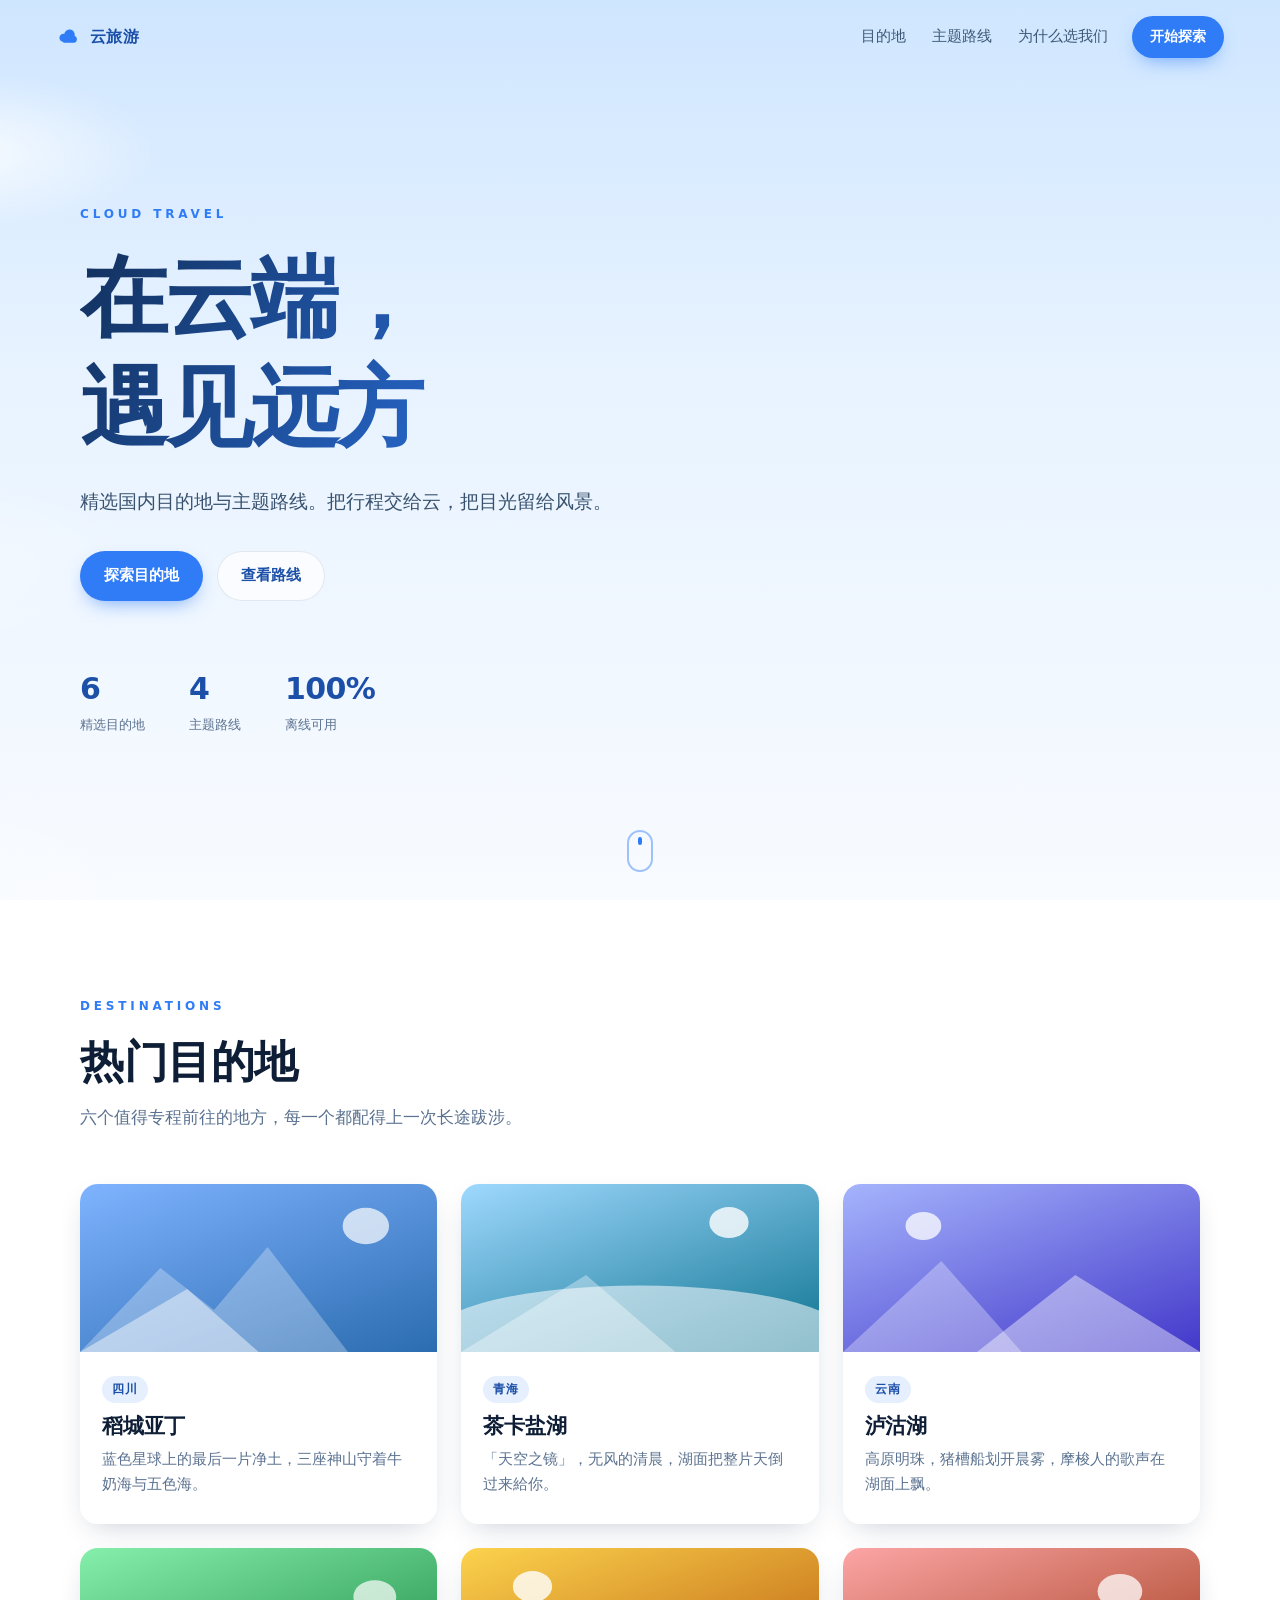
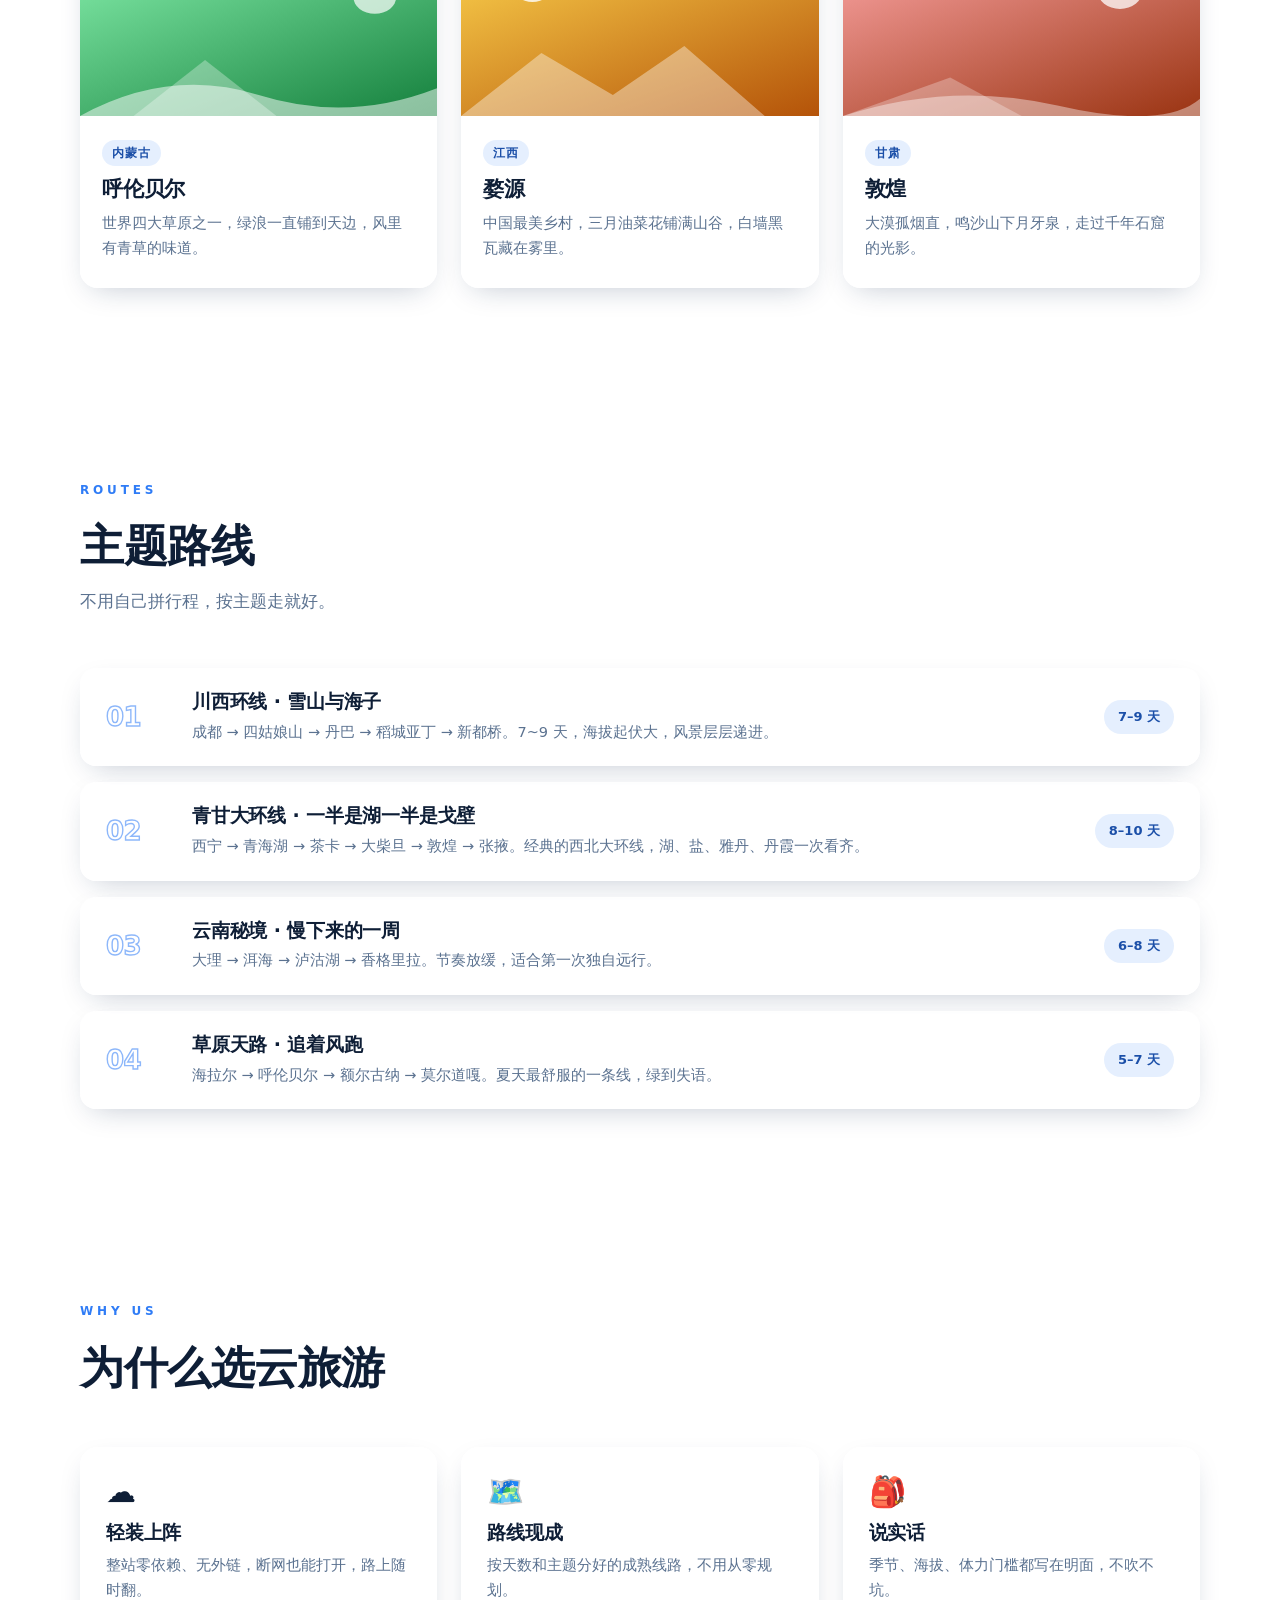
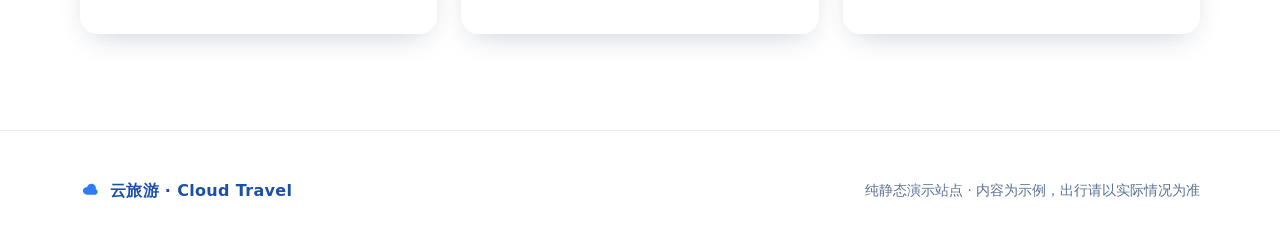
==== index.html @ aec3853f "feat: 云旅游 · 纯静态旅游网站 Hero 天空渐变 + 云层动效、6 个精选目的地、4 条主题路线、响应式。 零依赖，可直接部署 GitHub Pages。" ====
<!DOCTYPE html>
<html lang="zh-CN">
<head>
<meta charset="utf-8" />
<meta name="viewport" content="width=device-width, initial-scale=1" />
<title>云旅游 · 在云端遇见远方</title>
<meta name="description" content="云旅游 —— 精选国内目的地与主题路线，在云端遇见远方。" />
<link rel="icon" href="data:image/svg+xml,%3Csvg xmlns='http://www.w3.org/2000/svg' viewBox='0 0 32 32'%3E%3Cpath d='M9 22a5 5 0 1 1 1.2-9.9A6.5 6.5 0 0 1 23 14.5 4.5 4.5 0 0 1 22.5 23H9z' fill='%236cb6ff'/%3E%3C/svg%3E" />
<link rel="stylesheet" href="css/style.css" />
</head>
<body>

<!-- ===== 云层背景 ===== -->
<div class="sky" aria-hidden="true">
  <span class="cloud c1"></span>
  <span class="cloud c2"></span>
  <span class="cloud c3"></span>
  <span class="cloud c4"></span>
  <span class="cloud c5"></span>
</div>

<!-- ===== 导航 ===== -->
<header class="nav" id="nav">
  <a class="brand" href="#top">
    <svg viewBox="0 0 32 32" width="26" height="26" aria-hidden="true">
      <path d="M9 22a5 5 0 1 1 1.2-9.9A6.5 6.5 0 0 1 23 14.5 4.5 4.5 0 0 1 22.5 23H9z" fill="currentColor"/>
    </svg>
    <span>云旅游</span>
  </a>
  <nav class="links">
    <a href="#destinations">目的地</a>
    <a href="#routes">主题路线</a>
    <a href="#why">为什么选我们</a>
  </nav>
  <a class="btn btn-sm" href="#destinations">开始探索</a>
</header>

<!-- ===== Hero ===== -->
<section class="hero" id="top">
  <div class="hero-inner">
    <p class="eyebrow">CLOUD TRAVEL</p>
    <h1>在云端，<br />遇见远方</h1>
    <p class="lead">精选国内目的地与主题路线。把行程交给云，把目光留给风景。</p>
    <div class="hero-cta">
      <a class="btn" href="#destinations">探索目的地</a>
      <a class="btn btn-ghost" href="#routes">查看路线</a>
    </div>
    <div class="stats">
      <div><strong>6</strong><span>精选目的地</span></div>
      <div><strong>4</strong><span>主题路线</span></div>
      <div><strong>100%</strong><span>离线可用</span></div>
    </div>
  </div>
  <a class="scroll-hint" href="#destinations" aria-label="向下滚动">
    <span></span>
  </a>
</section>

<!-- ===== 目的地 ===== -->
<section class="section" id="destinations">
  <div class="wrap">
    <div class="sec-head reveal">
      <p class="eyebrow">DESTINATIONS</p>
      <h2>热门目的地</h2>
      <p class="sub">六个值得专程前往的地方，每一个都配得上一次长途跋涉。</p>
    </div>

    <div class="grid grid-3">
      <article class="card reveal" style="--a:#7fb3ff;--b:#2b6cb0">
        <div class="thumb"><svg viewBox="0 0 400 240" preserveAspectRatio="none" aria-hidden="true">
          <path d="M0 240 L90 120 L150 180 L210 90 L300 240Z" fill="rgba(255,255,255,.28)"/>
          <path d="M0 240 L120 150 L200 240Z" fill="rgba(255,255,255,.45)"/>
          <circle cx="320" cy="60" r="26" fill="rgba(255,255,255,.7)"/>
        </svg></div>
        <div class="card-body">
          <span class="tag">四川</span>
          <h3>稻城亚丁</h3>
          <p>蓝色星球上的最后一片净土，三座神山守着牛奶海与五色海。</p>
        </div>
      </article>

      <article class="card reveal" style="--a:#9fd8ff;--b:#0e7490">
        <div class="thumb"><svg viewBox="0 0 400 240" preserveAspectRatio="none" aria-hidden="true">
          <ellipse cx="200" cy="215" rx="230" ry="70" fill="rgba(255,255,255,.55)"/>
          <path d="M0 240 L140 130 L240 240Z" fill="rgba(255,255,255,.35)"/>
          <circle cx="300" cy="55" r="22" fill="rgba(255,255,255,.8)"/>
        </svg></div>
        <div class="card-body">
          <span class="tag">青海</span>
          <h3>茶卡盐湖</h3>
          <p>「天空之镜」，无风的清晨，湖面把整片天倒过来給你。</p>
        </div>
      </article>

      <article class="card reveal" style="--a:#a5b4fc;--b:#4338ca">
        <div class="thumb"><svg viewBox="0 0 400 240" preserveAspectRatio="none" aria-hidden="true">
          <path d="M0 240 L110 110 L200 240Z" fill="rgba(255,255,255,.3)"/>
          <path d="M150 240 L260 130 L400 240Z" fill="rgba(255,255,255,.42)"/>
          <circle cx="90" cy="60" r="20" fill="rgba(255,255,255,.75)"/>
        </svg></div>
        <div class="card-body">
          <span class="tag">云南</span>
          <h3>泸沽湖</h3>
          <p>高原明珠，猪槽船划开晨雾，摩梭人的歌声在湖面上飘。</p>
        </div>
      </article>

      <article class="card reveal" style="--a:#86efac;--b:#15803d">
        <div class="thumb"><svg viewBox="0 0 400 240" preserveAspectRatio="none" aria-hidden="true">
          <path d="M0 240 Q100 170 200 210 T400 200 L400 240Z" fill="rgba(255,255,255,.5)"/>
          <path d="M60 240 L140 160 L220 240Z" fill="rgba(255,255,255,.3)"/>
          <circle cx="330" cy="70" r="24" fill="rgba(255,255,255,.7)"/>
        </svg></div>
        <div class="card-body">
          <span class="tag">内蒙古</span>
          <h3>呼伦贝尔</h3>
          <p>世界四大草原之一，绿浪一直铺到天边，风里有青草的味道。</p>
        </div>
      </article>

      <article class="card reveal" style="--a:#fcd34d;--b:#b45309">
        <div class="thumb"><svg viewBox="0 0 400 240" preserveAspectRatio="none" aria-hidden="true">
          <path d="M0 240 L90 150 L170 210 L250 140 L340 240Z" fill="rgba(255,255,255,.38)"/>
          <circle cx="80" cy="55" r="22" fill="rgba(255,255,255,.8)"/>
        </svg></div>
        <div class="card-body">
          <span class="tag">江西</span>
          <h3>婺源</h3>
          <p>中国最美乡村，三月油菜花铺满山谷，白墙黑瓦藏在雾里。</p>
        </div>
      </article>

      <article class="card reveal" style="--a:#fca5a5;--b:#9a3412">
        <div class="thumb"><svg viewBox="0 0 400 240" preserveAspectRatio="none" aria-hidden="true">
          <path d="M0 240 Q120 190 240 225 T400 215 L400 240Z" fill="rgba(255,255,255,.4)"/>
          <path d="M0 240 L120 185 L200 240Z" fill="rgba(255,255,255,.28)"/>
          <circle cx="310" cy="62" r="25" fill="rgba(255,255,255,.75)"/>
        </svg></div>
        <div class="card-body">
          <span class="tag">甘肃</span>
          <h3>敦煌</h3>
          <p>大漠孤烟直，鸣沙山下月牙泉，走过千年石窟的光影。</p>
        </div>
      </article>
    </div>
  </div>
</section>

<!-- ===== 主题路线 ===== -->
<section class="section section-alt" id="routes">
  <div class="wrap">
    <div class="sec-head reveal">
      <p class="eyebrow">ROUTES</p>
      <h2>主题路线</h2>
      <p class="sub">不用自己拼行程，按主题走就好。</p>
    </div>

    <div class="routes">
      <article class="route reveal">
        <div class="route-idx">01</div>
        <div class="route-main">
          <h3>川西环线 · 雪山与海子</h3>
          <p>成都 → 四姑娘山 → 丹巴 → 稻城亚丁 → 新都桥。7~9 天，海拔起伏大，风景层层递进。</p>
        </div>
        <span class="route-meta">7–9 天</span>
      </article>

      <article class="route reveal">
        <div class="route-idx">02</div>
        <div class="route-main">
          <h3>青甘大环线 · 一半是湖一半是戈壁</h3>
          <p>西宁 → 青海湖 → 茶卡 → 大柴旦 → 敦煌 → 张掖。经典的西北大环线，湖、盐、雅丹、丹霞一次看齐。</p>
        </div>
        <span class="route-meta">8–10 天</span>
      </article>

      <article class="route reveal">
        <div class="route-idx">03</div>
        <div class="route-main">
          <h3>云南秘境 · 慢下来的一周</h3>
          <p>大理 → 洱海 → 泸沽湖 → 香格里拉。节奏放缓，适合第一次独自远行。</p>
        </div>
        <span class="route-meta">6–8 天</span>
      </article>

      <article class="route reveal">
        <div class="route-idx">04</div>
        <div class="route-main">
          <h3>草原天路 · 追着风跑</h3>
          <p>海拉尔 → 呼伦贝尔 → 额尔古纳 → 莫尔道嘎。夏天最舒服的一条线，绿到失语。</p>
        </div>
        <span class="route-meta">5–7 天</span>
      </article>
    </div>
  </div>
</section>

<!-- ===== 为什么 ===== -->
<section class="section" id="why">
  <div class="wrap">
    <div class="sec-head reveal">
      <p class="eyebrow">WHY US</p>
      <h2>为什么选云旅游</h2>
    </div>
    <div class="grid grid-3 features">
      <div class="feature reveal">
        <div class="ico">☁️</div>
        <h3>轻装上阵</h3>
        <p>整站零依赖、无外链，断网也能打开，路上随时翻。</p>
      </div>
      <div class="feature reveal">
        <div class="ico">🗺️</div>
        <h3>路线现成</h3>
        <p>按天数和主题分好的成熟线路，不用从零规划。</p>
      </div>
      <div class="feature reveal">
        <div class="ico">🎒</div>
        <h3>说实话</h3>
        <p>季节、海拔、体力门槛都写在明面，不吹不坑。</p>
      </div>
    </div>
  </div>
</section>

<footer class="footer">
  <div class="wrap footer-inner">
    <div class="brand">
      <svg viewBox="0 0 32 32" width="22" height="22" aria-hidden="true">
        <path d="M9 22a5 5 0 1 1 1.2-9.9A6.5 6.5 0 0 1 23 14.5 4.5 4.5 0 0 1 22.5 23H9z" fill="currentColor"/>
      </svg>
      <span>云旅游 · Cloud Travel</span>
    </div>
    <p class="muted">纯静态演示站点 · 内容为示例，出行请以实际情况为准</p>
  </div>
</footer>

<script src="js/main.js"></script>
</body>
</html>
---- css/style.css ----
/* ===== 云旅游 · Cloud Travel ===== */

:root {
  --ink: #0e1e36;
  --ink-2: #24405f;
  --muted: #5b7290;
  --blue: #2f7cf6;
  --blue-deep: #1b4fa8;
  --line: rgba(20, 50, 90, .10);
  --card: rgba(255, 255, 255, .78);
  --shadow: 0 10px 30px -12px rgba(15, 40, 80, .28);
  --radius: 18px;
  --wrap: 1120px;
}

* { box-sizing: border-box; }

html { scroll-behavior: smooth; }

body {
  margin: 0;
  color: var(--ink);
  font: 16px/1.7 -apple-system, "Segoe UI", "Microsoft YaHei", "PingFang SC", system-ui, sans-serif;
  background: linear-gradient(180deg, #cfe6ff 0%, #e8f3ff 42%, #f8fbff 100%);
  background-attachment: fixed;
  min-height: 100%;
  overflow-x: hidden;
  -webkit-font-smoothing: antialiased;
}

a { color: inherit; text-decoration: none; }
h1, h2, h3 { line-height: 1.25; margin: 0; letter-spacing: -.01em; }
p { margin: 0; }

.wrap { width: min(100% - 48px, var(--wrap)); margin-inline: auto; }

/* ===== 云层 ===== */
.sky { position: fixed; inset: 0; z-index: 0; pointer-events: none; overflow: hidden; }

.cloud {
  position: absolute;
  display: block;
  border-radius: 50%;
  background: radial-gradient(closest-side, rgba(255,255,255,.95), rgba(255,255,255,0));
  filter: blur(6px);
  opacity: .85;
  animation: drift linear infinite;
}
.c1 { width: 420px; height: 160px; top: 8%;  left: -20%; animation-duration: 88s; }
.c2 { width: 300px; height: 120px; top: 26%; left: -25%; animation-duration: 120s; animation-delay: -30s; opacity: .6; }
.c3 { width: 540px; height: 200px; top: 52%; left: -30%; animation-duration: 150s; animation-delay: -70s; opacity: .5; }
.c4 { width: 240px; height: 100px; top: 70%; left: -20%; animation-duration: 100s; animation-delay: -15s; opacity: .45; }
.c5 { width: 660px; height: 240px; top: 86%; left: -35%; animation-duration: 175s; animation-delay: -110s; opacity: .35; }

@keyframes drift {
  from { transform: translateX(0); }
  to   { transform: translateX(190vw); }
}

/* ===== 导航 ===== */
.nav {
  position: fixed; top: 0; left: 0; right: 0; z-index: 50;
  display: flex; align-items: center; gap: 24px;
  padding: 16px clamp(20px, 5vw, 56px);
  transition: background .3s, box-shadow .3s, backdrop-filter .3s;
}
.nav.scrolled {
  background: rgba(255,255,255,.82);
  backdrop-filter: blur(12px);
  box-shadow: 0 1px 0 var(--line), 0 8px 24px -18px rgba(15,40,80,.35);
}
.brand {
  display: inline-flex; align-items: center; gap: 8px;
  font-weight: 700; letter-spacing: .02em; color: var(--blue-deep);
}
.brand svg { color: var(--blue); }
.links { display: flex; gap: 26px; margin-left: auto; }
.links a { color: var(--ink-2); font-size: 15px; opacity: .85; transition: opacity .2s, color .2s; }
.links a:hover { opacity: 1; color: var(--blue); }

.btn {
  display: inline-flex; align-items: center; justify-content: center;
  padding: 12px 24px; border-radius: 999px;
  background: var(--blue); color: #fff; font-weight: 600; font-size: 15px;
  box-shadow: 0 8px 20px -8px rgba(47,124,246,.7);
  transition: transform .18s, box-shadow .18s, background .18s;
}
.btn:hover { transform: translateY(-2px); box-shadow: 0 14px 26px -10px rgba(47,124,246,.75); }
.btn-sm { padding: 9px 18px; font-size: 14px; }
.btn-ghost {
  background: rgba(255,255,255,.7); color: var(--blue-deep);
  box-shadow: inset 0 0 0 1px var(--line);
}
.btn-ghost:hover { background: #fff; }

/* ===== Hero ===== */
.hero {
  position: relative; z-index: 1;
  min-height: 100svh;
  display: flex; align-items: center;
  padding: 120px 0 80px;
}
.hero-inner { width: min(100% - 48px, var(--wrap)); margin-inline: auto; }
.eyebrow {
  font-size: 12px; letter-spacing: .32em; font-weight: 700;
  color: var(--blue); margin-bottom: 18px;
}
.hero h1 {
  font-size: clamp(40px, 7.4vw, 88px);
  font-weight: 800; letter-spacing: -.03em;
  background: linear-gradient(120deg, #12305c, #2f7cf6 55%, #6db2ff);
  -webkit-background-clip: text; background-clip: text; color: transparent;
}
.lead {
  margin-top: 22px; max-width: 46ch;
  font-size: clamp(16px, 2vw, 19px); color: var(--ink-2); opacity: .9;
}
.hero-cta { display: flex; gap: 14px; flex-wrap: wrap; margin-top: 34px; }

.stats { display: flex; gap: 44px; margin-top: 62px; flex-wrap: wrap; }
.stats div { display: flex; flex-direction: column; }
.stats strong { font-size: 30px; font-weight: 800; color: var(--blue-deep); letter-spacing: -.02em; }
.stats span { font-size: 13px; color: var(--muted); }

.scroll-hint {
  position: absolute; bottom: 28px; left: 50%; transform: translateX(-50%);
  width: 26px; height: 42px; border-radius: 14px;
  box-shadow: inset 0 0 0 2px rgba(47,124,246,.45);
  display: grid; place-items: start center; padding-top: 7px;
}
.scroll-hint span {
  width: 4px; height: 8px; border-radius: 2px; background: var(--blue);
  animation: wheel 1.6s ease-in-out infinite;
}
@keyframes wheel { 0%,100% { transform: translateY(0); opacity: 1; } 50% { transform: translateY(12px); opacity: .35; } }

/* ===== 区块 ===== */
.section { position: relative; z-index: 1; padding: 96px 0; }
.section-alt { background: rgba(255,255,255,.5); }

.sec-head { max-width: 620px; margin-bottom: 52px; }
.sec-head h2 { font-size: clamp(28px, 4vw, 44px); font-weight: 800; }
.sec-head .sub { margin-top: 14px; color: var(--muted); font-size: 17px; }

/* ===== 卡片 ===== */
.grid { display: grid; gap: 24px; }
.grid-3 { grid-template-columns: repeat(3, 1fr); }

.card {
  position: relative;
  background: var(--card);
  border-radius: var(--radius);
  overflow: hidden;
  box-shadow: var(--shadow);
  box-shadow: var(--shadow), inset 0 0 0 1px rgba(255,255,255,.6);
  transition: transform .26s cubic-bezier(.2,.7,.3,1), box-shadow .26s;
  backdrop-filter: blur(6px);
}
.card:hover { transform: translateY(-6px); box-shadow: 0 26px 44px -20px rgba(15,40,80,.42); }

.thumb {
  height: 168px;
  background: linear-gradient(160deg, var(--a), var(--b));
  position: relative;
}
.thumb svg { position: absolute; inset: 0; width: 100%; height: 100%; }

.card-body { padding: 22px 22px 26px; }
.tag {
  display: inline-block; font-size: 12px; font-weight: 700; letter-spacing: .08em;
  color: var(--blue-deep); background: rgba(47,124,246,.12);
  padding: 3px 10px; border-radius: 999px; margin-bottom: 10px;
}
.card h3 { font-size: 21px; font-weight: 700; }
.card p { margin-top: 8px; color: var(--muted); font-size: 15px; }

/* ===== 路线 ===== */
.routes { display: grid; gap: 16px; }
.route {
  display: grid; grid-template-columns: 64px 1fr auto; align-items: center; gap: 22px;
  background: var(--card);
  border-radius: 16px; padding: 22px 26px;
  box-shadow: var(--shadow), inset 0 0 0 1px rgba(255,255,255,.6);
  transition: transform .22s, box-shadow .22s;
}
.route:hover { transform: translateX(6px); }
.route-idx {
  font-size: 26px; font-weight: 800; letter-spacing: -.02em;
  color: transparent; -webkit-text-stroke: 1.4px rgba(47,124,246,.55);
}
.route-main h3 { font-size: 19px; font-weight: 700; }
.route-main p { margin-top: 6px; color: var(--muted); font-size: 14.5px; }
.route-meta {
  font-size: 13px; font-weight: 700; color: var(--blue-deep);
  background: rgba(47,124,246,.12); border-radius: 999px; padding: 6px 14px;
  white-space: nowrap;
}

/* ===== 特性 ===== */
.features .feature {
  background: var(--card); border-radius: var(--radius); padding: 30px 26px;
  box-shadow: var(--shadow), inset 0 0 0 1px rgba(255,255,255,.6);
}
.feature .ico { font-size: 30px; line-height: 1; }
.feature h3 { margin-top: 14px; font-size: 19px; font-weight: 700; }
.feature p { margin-top: 8px; color: var(--muted); font-size: 15px; }

/* ===== 页脚 ===== */
.footer {
  position: relative; z-index: 1;
  padding: 46px 0;
  border-top: 1px solid var(--line);
  background: rgba(255,255,255,.55);
}
.footer-inner { display: flex; align-items: center; justify-content: space-between; gap: 16px; flex-wrap: wrap; }
.footer .brand { color: var(--blue-deep); }
.muted { color: var(--muted); font-size: 13.5px; }

/* ===== 滚动渐入 ===== */
.reveal { opacity: 0; transform: translateY(22px); transition: opacity .7s ease, transform .7s cubic-bezier(.2,.7,.3,1); }
.reveal.in { opacity: 1; transform: none; }

/* ===== 响应式 ===== */
@media (max-width: 960px) {
  .grid-3 { grid-template-columns: repeat(2, 1fr); }
}
@media (max-width: 640px) {
  .links { display: none; }
  .grid-3 { grid-template-columns: 1fr; }
  .section { padding: 72px 0; }
  .stats { gap: 28px; margin-top: 44px; }
  .route { grid-template-columns: 44px 1fr; grid-template-areas: "idx main" ". meta"; row-gap: 10px; }
  .route-idx { grid-area: idx; font-size: 22px; }
  .route-main { grid-area: main; }
  .route-meta { grid-area: meta; justify-self: start; }
}

@media (prefers-reduced-motion: reduce) {
  html { scroll-behavior: auto; }
  .cloud, .scroll-hint span { animation: none; }
  .reveal { opacity: 1; transform: none; transition: none; }
}
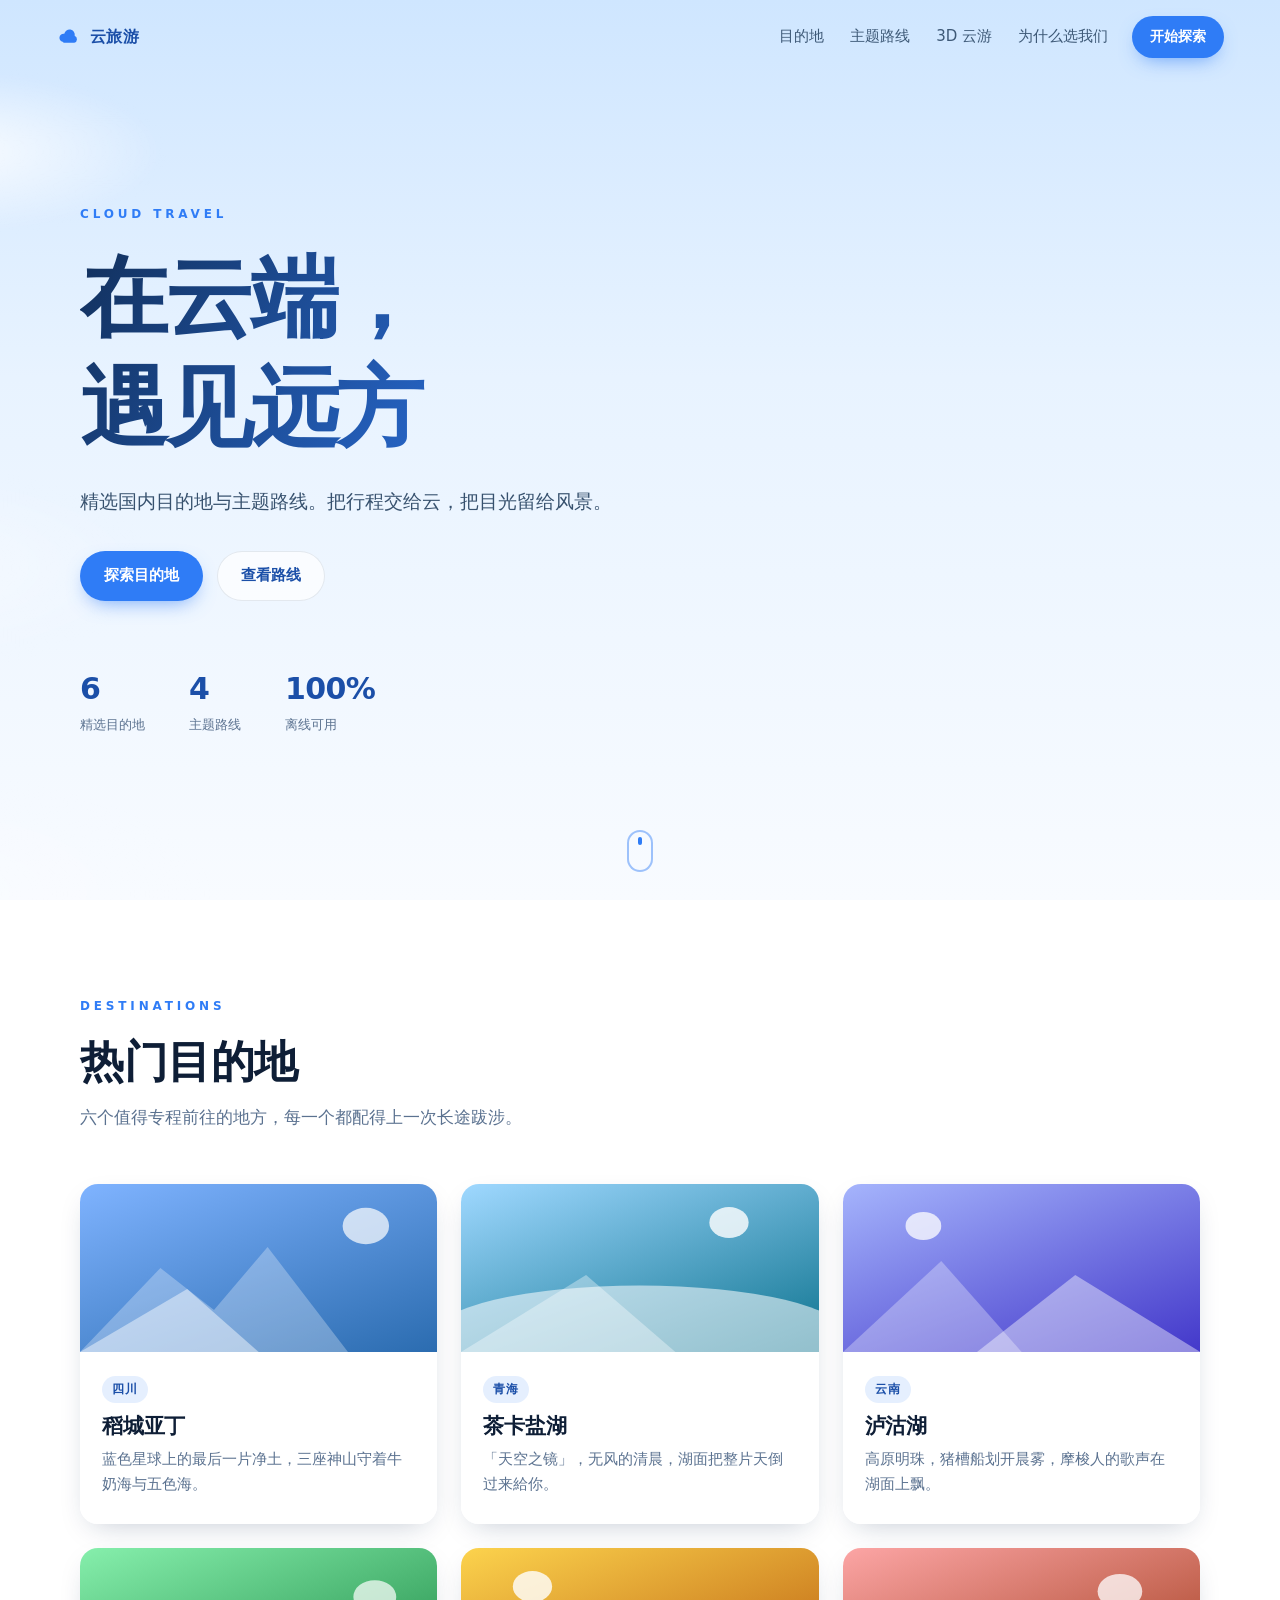
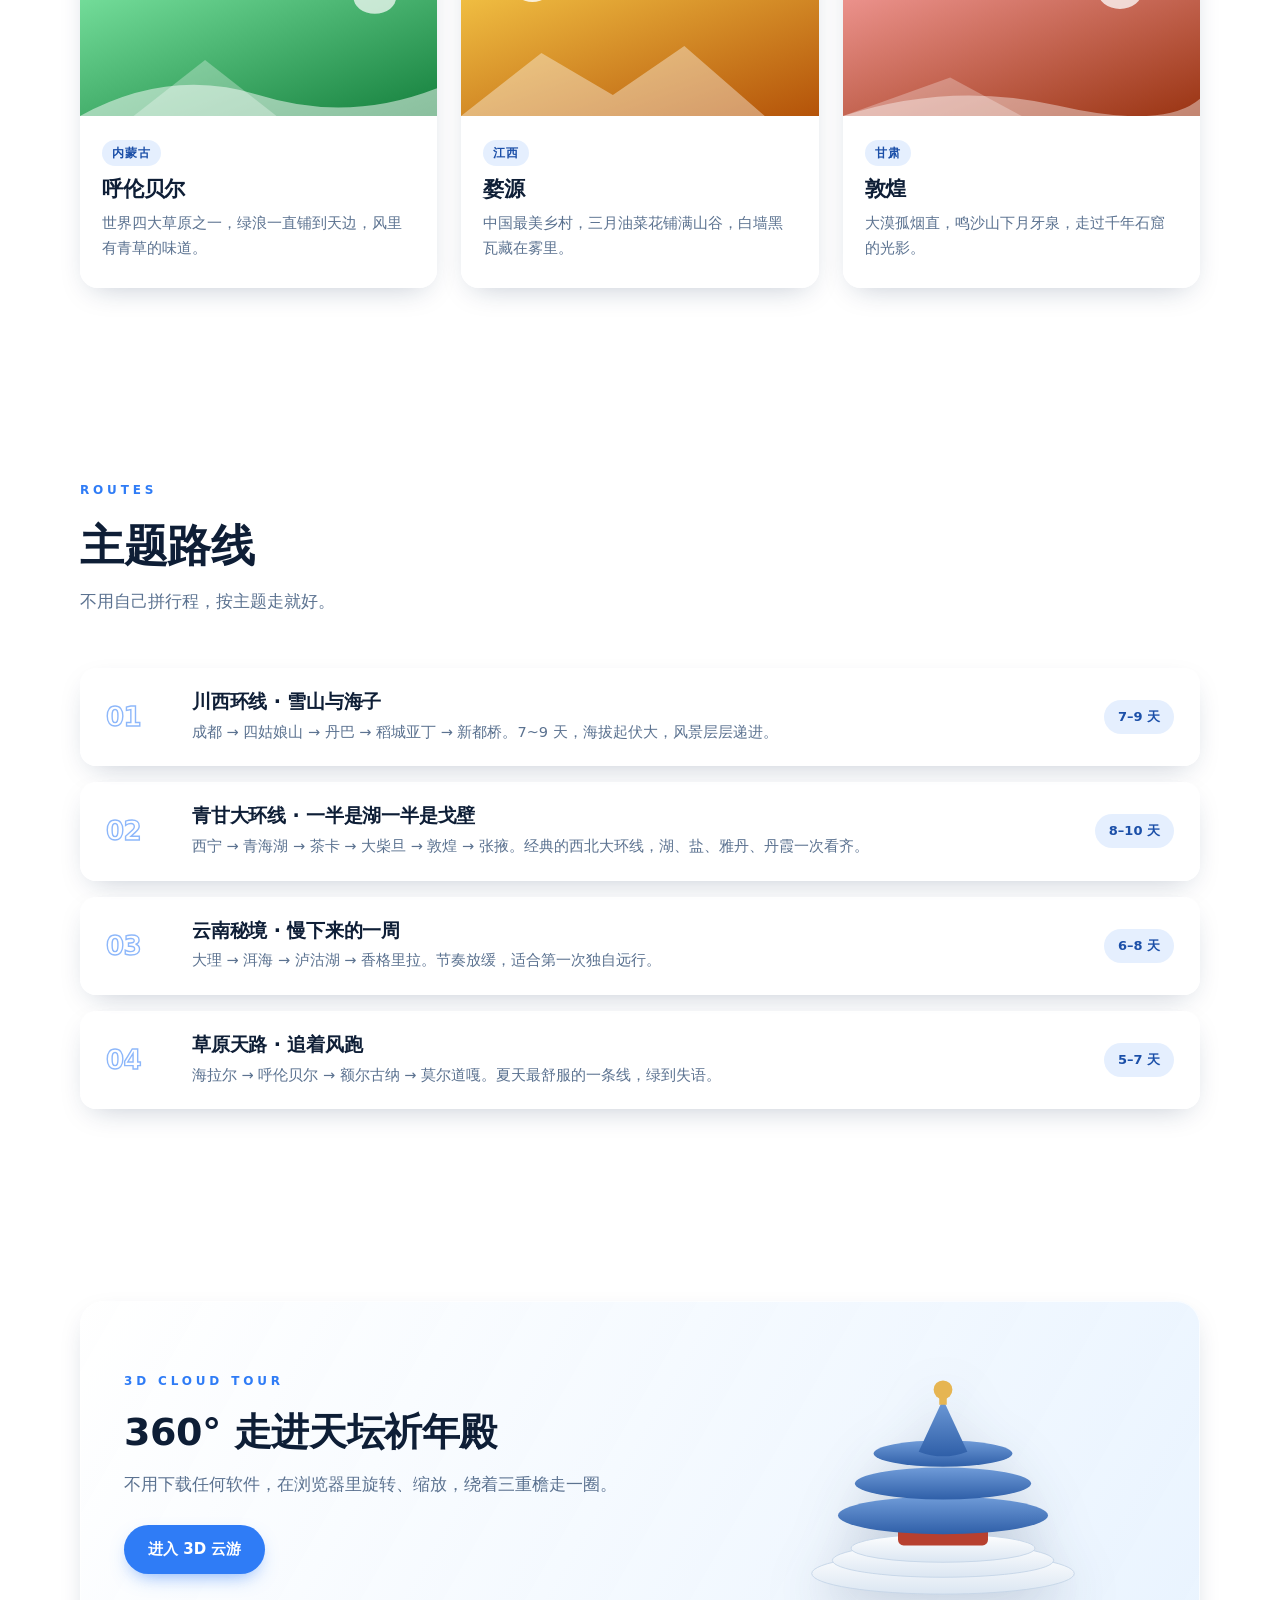
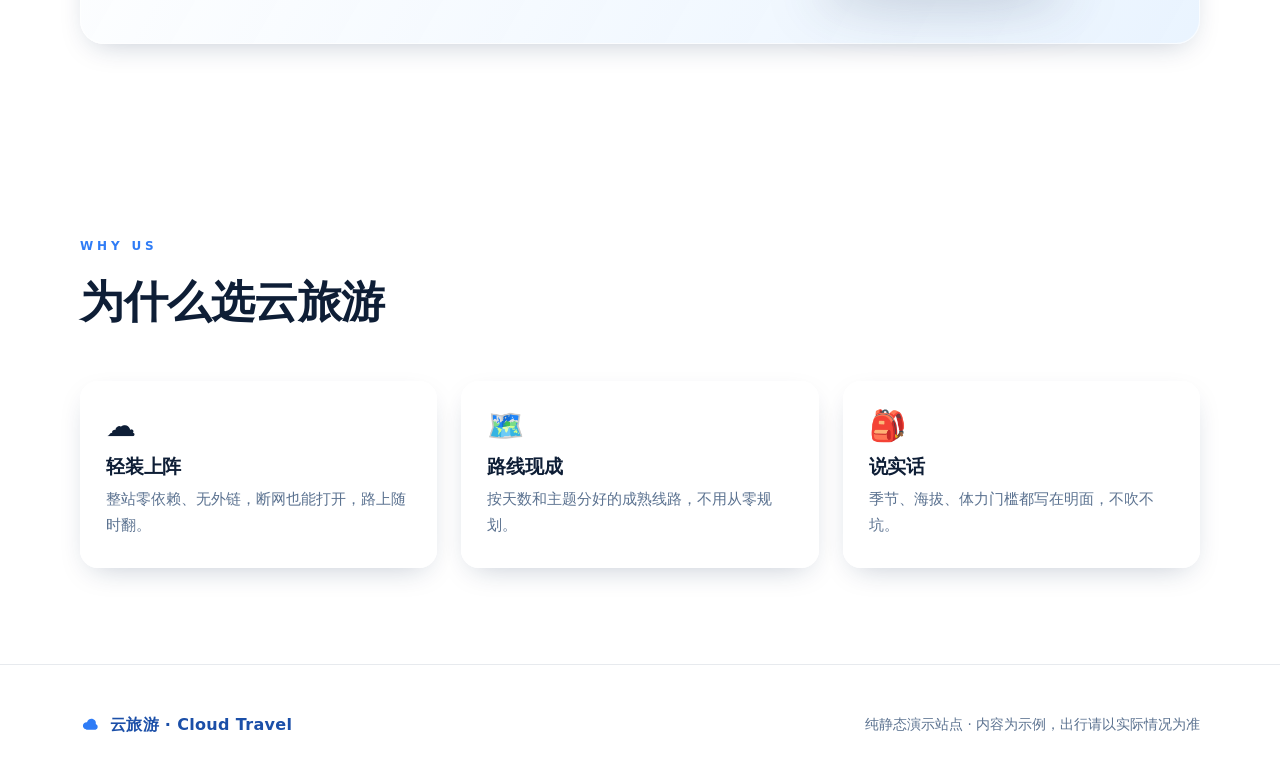
==== commit f682cb2f: "feat: 天坛祈年殿 3D 云游 - 新增 3d.html 3D 云游页与 js/viewer.js - three.js 本地内置到 assets/vendor/（离线可用，无 CDN 依赖） -" ====
--- a/index.html
+++ b/index.html
@@ -30,6 +30,7 @@
   <nav class="links">
     <a href="#destinations">目的地</a>
     <a href="#routes">主题路线</a>
+    <a href="3d.html">3D 云游</a>
     <a href="#why">为什么选我们</a>
   </nav>
   <a class="btn btn-sm" href="#destinations">开始探索</a>
@@ -195,6 +196,42 @@
   </div>
 </section>
 
+<!-- ===== 3D 云游 ===== -->
+<section class="section" id="cloud3d">
+  <div class="wrap">
+    <div class="cta3d reveal">
+      <div class="cta3d-text">
+        <p class="eyebrow">3D CLOUD TOUR</p>
+        <h2>360° 走进天坛祈年殿</h2>
+        <p class="sub">不用下载任何软件，在浏览器里旋转、缩放，绕着三重檐走一圈。</p>
+        <a class="btn" href="3d.html">进入 3D 云游</a>
+      </div>
+      <div class="cta3d-art" aria-hidden="true">
+        <svg viewBox="0 0 320 280">
+          <defs>
+            <linearGradient id="roof" x1="0" y1="0" x2="0" y2="1">
+              <stop offset="0" stop-color="#6f9bd8"/><stop offset="1" stop-color="#2f5fa8"/>
+            </linearGradient>
+            <linearGradient id="baseg" x1="0" y1="0" x2="0" y2="1">
+              <stop offset="0" stop-color="#ffffff"/><stop offset="1" stop-color="#dbe6f2"/>
+            </linearGradient>
+          </defs>
+          <ellipse cx="160" cy="248" rx="140" ry="22" fill="url(#baseg)" stroke="#c6d6e8"/>
+          <ellipse cx="160" cy="234" rx="118" ry="18" fill="url(#baseg)" stroke="#c6d6e8"/>
+          <ellipse cx="160" cy="221" rx="98" ry="15" fill="url(#baseg)" stroke="#c6d6e8"/>
+          <rect x="112" y="178" width="96" height="40" rx="6" fill="#b7402f"/>
+          <ellipse cx="160" cy="186" rx="112" ry="20" fill="url(#roof)"/>
+          <ellipse cx="160" cy="152" rx="94" ry="17" fill="url(#roof)"/>
+          <ellipse cx="160" cy="120" rx="74" ry="14" fill="url(#roof)"/>
+          <path d="M160 62 L186 118 Q160 128 134 118 Z" fill="url(#roof)"/>
+          <circle cx="160" cy="52" r="10" fill="#e6b552"/>
+          <rect x="156" y="56" width="8" height="12" fill="#e6b552"/>
+        </svg>
+      </div>
+    </div>
+  </div>
+</section>
+
 <!-- ===== 为什么 ===== -->
 <section class="section" id="why">
   <div class="wrap">
--- a/css/style.css
+++ b/css/style.css
@@ -205,6 +205,27 @@
 .feature h3 { margin-top: 14px; font-size: 19px; font-weight: 700; }
 .feature p { margin-top: 8px; color: var(--muted); font-size: 15px; }
 
+/* ===== 3D 云游 入口 ===== */
+.cta3d {
+  display: grid; grid-template-columns: 1.15fr .85fr; gap: 30px; align-items: center;
+  background: linear-gradient(120deg, rgba(255,255,255,.92), rgba(230,242,255,.86));
+  border-radius: 24px; padding: 40px 44px;
+  box-shadow: var(--shadow), inset 0 0 0 1px rgba(255,255,255,.7);
+}
+.cta3d h2 { font-size: clamp(24px, 3.4vw, 38px); font-weight: 800; }
+.cta3d .sub { margin-top: 14px; color: var(--muted); font-size: 16.5px; }
+.cta3d .btn { margin-top: 26px; }
+.cta3d-art { display: flex; justify-content: center; }
+.cta3d-art svg {
+  width: min(100%, 300px); height: auto;
+  filter: drop-shadow(0 18px 26px rgba(15,40,80,.18));
+}
+@media (max-width: 760px) {
+  .cta3d { grid-template-columns: 1fr; padding: 30px 24px; }
+  .cta3d-art { order: -1; }
+  .cta3d-art svg { width: min(70%, 220px); }
+}
+
 /* ===== 页脚 ===== */
 .footer {
   position: relative; z-index: 1;
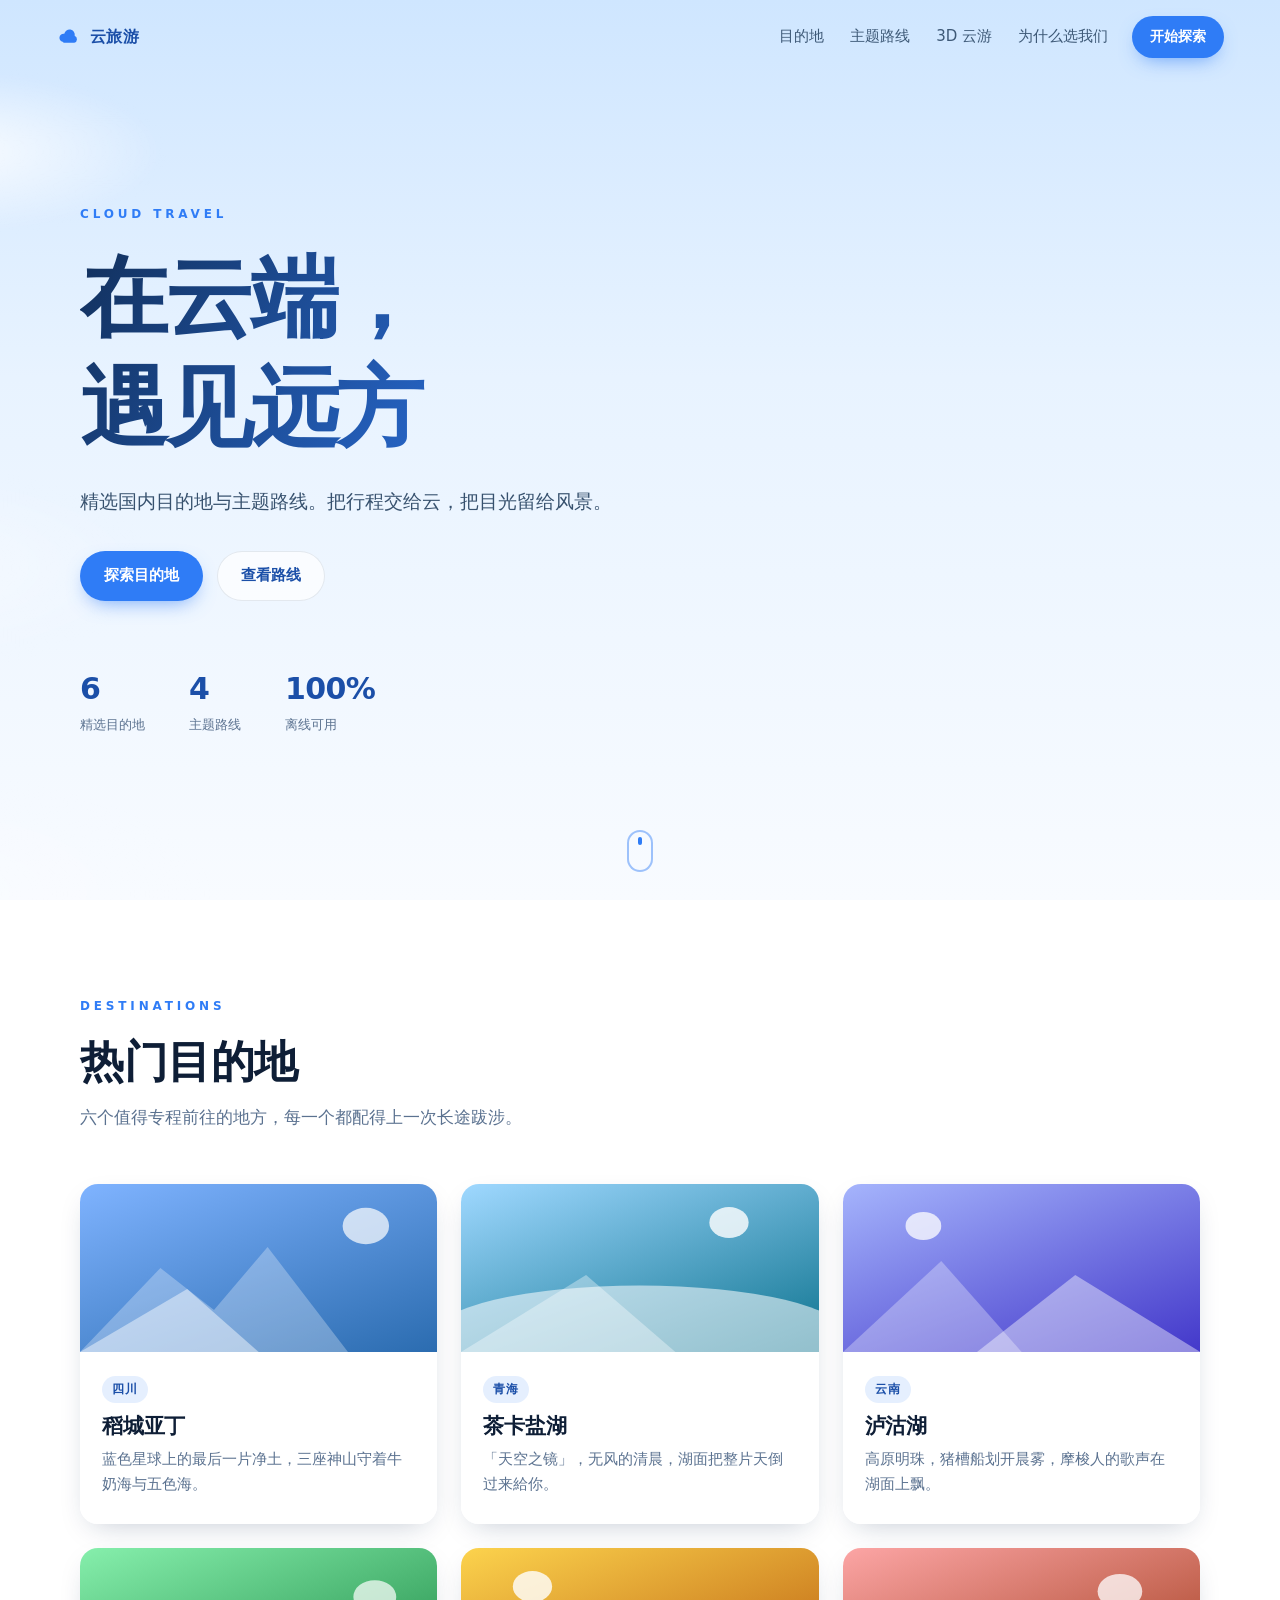
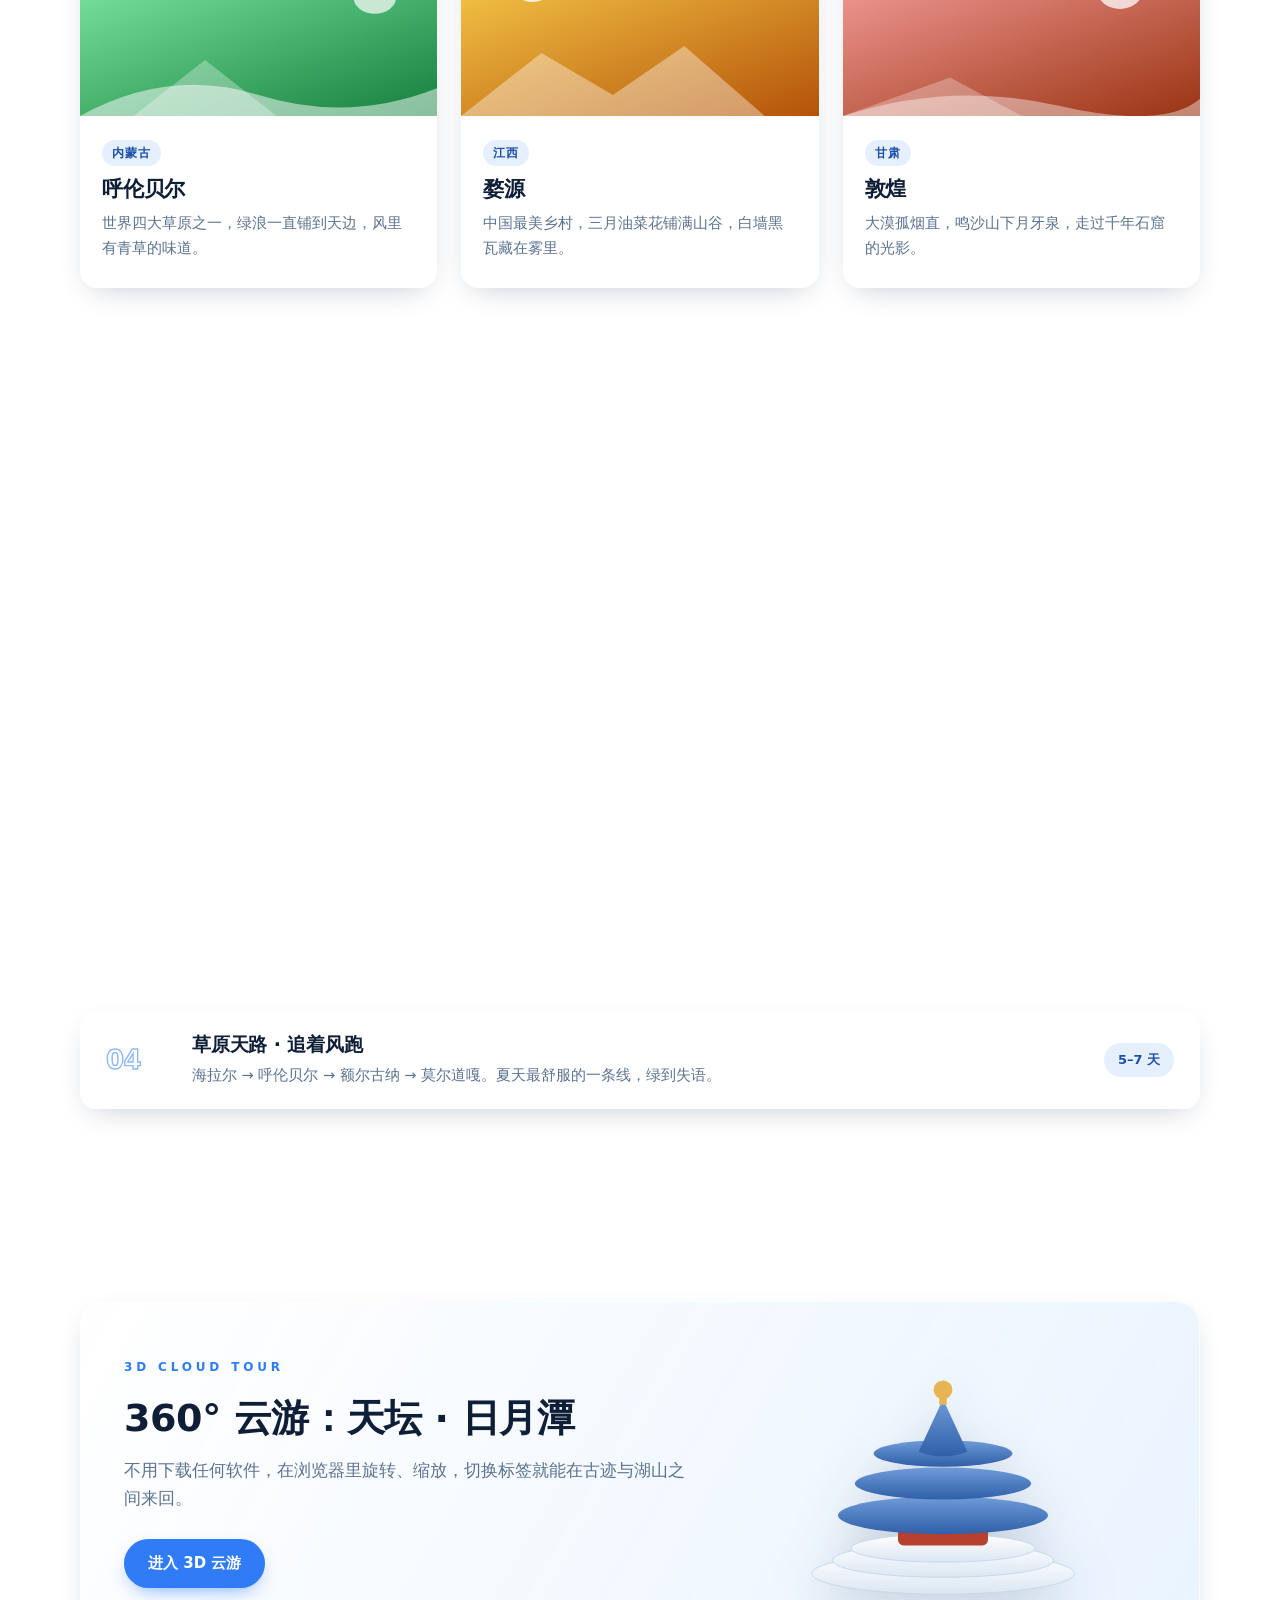
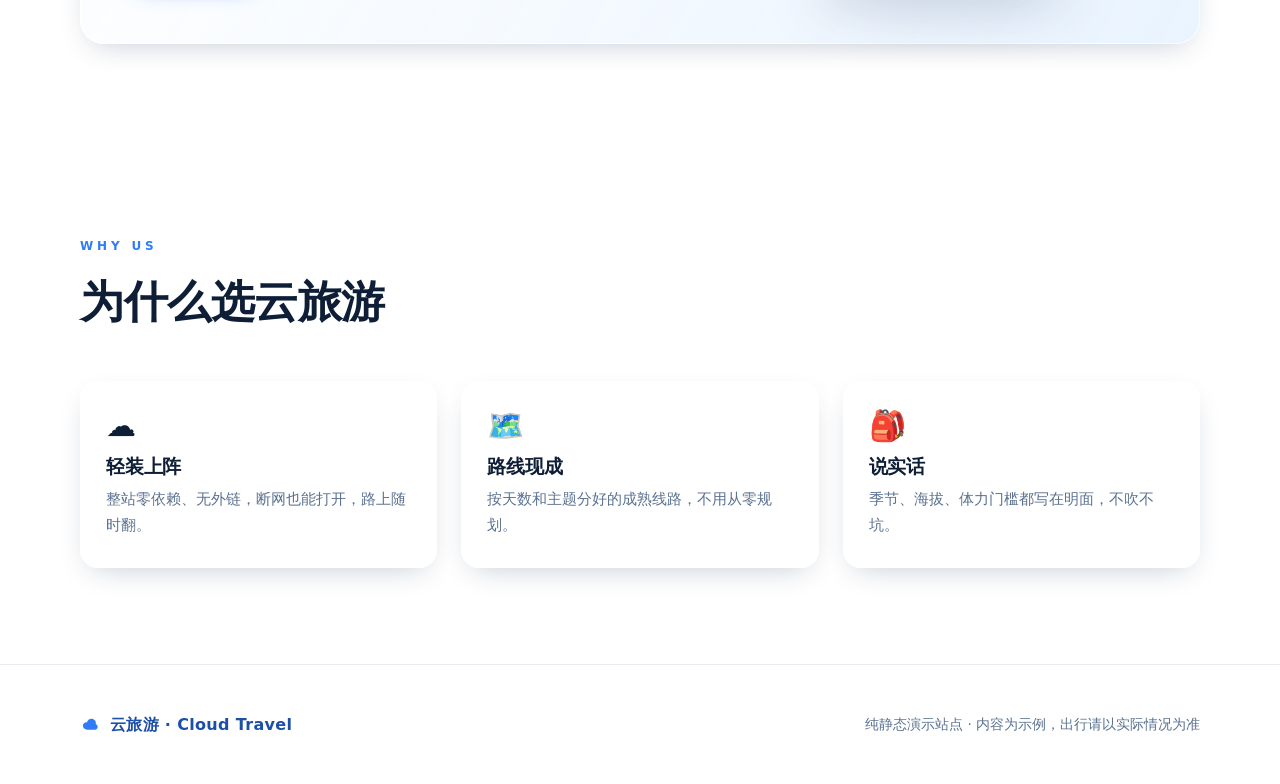
==== commit f124aaa6: "feat: 3D 云游新增日月潭模型，支持同页切换 - 搬入日月潭地形沙盘模型 assets/models/sun-moon-lake.glb - 3d.html 增加模型切换标签（天坛祈年殿 / 日" ====
--- a/index.html
+++ b/index.html
@@ -202,8 +202,8 @@
     <div class="cta3d reveal">
       <div class="cta3d-text">
         <p class="eyebrow">3D CLOUD TOUR</p>
-        <h2>360° 走进天坛祈年殿</h2>
-        <p class="sub">不用下载任何软件，在浏览器里旋转、缩放，绕着三重檐走一圈。</p>
+        <h2>360° 云游：天坛 · 日月潭</h2>
+        <p class="sub">不用下载任何软件，在浏览器里旋转、缩放，切换标签就能在古迹与湖山之间来回。</p>
         <a class="btn" href="3d.html">进入 3D 云游</a>
       </div>
       <div class="cta3d-art" aria-hidden="true">
